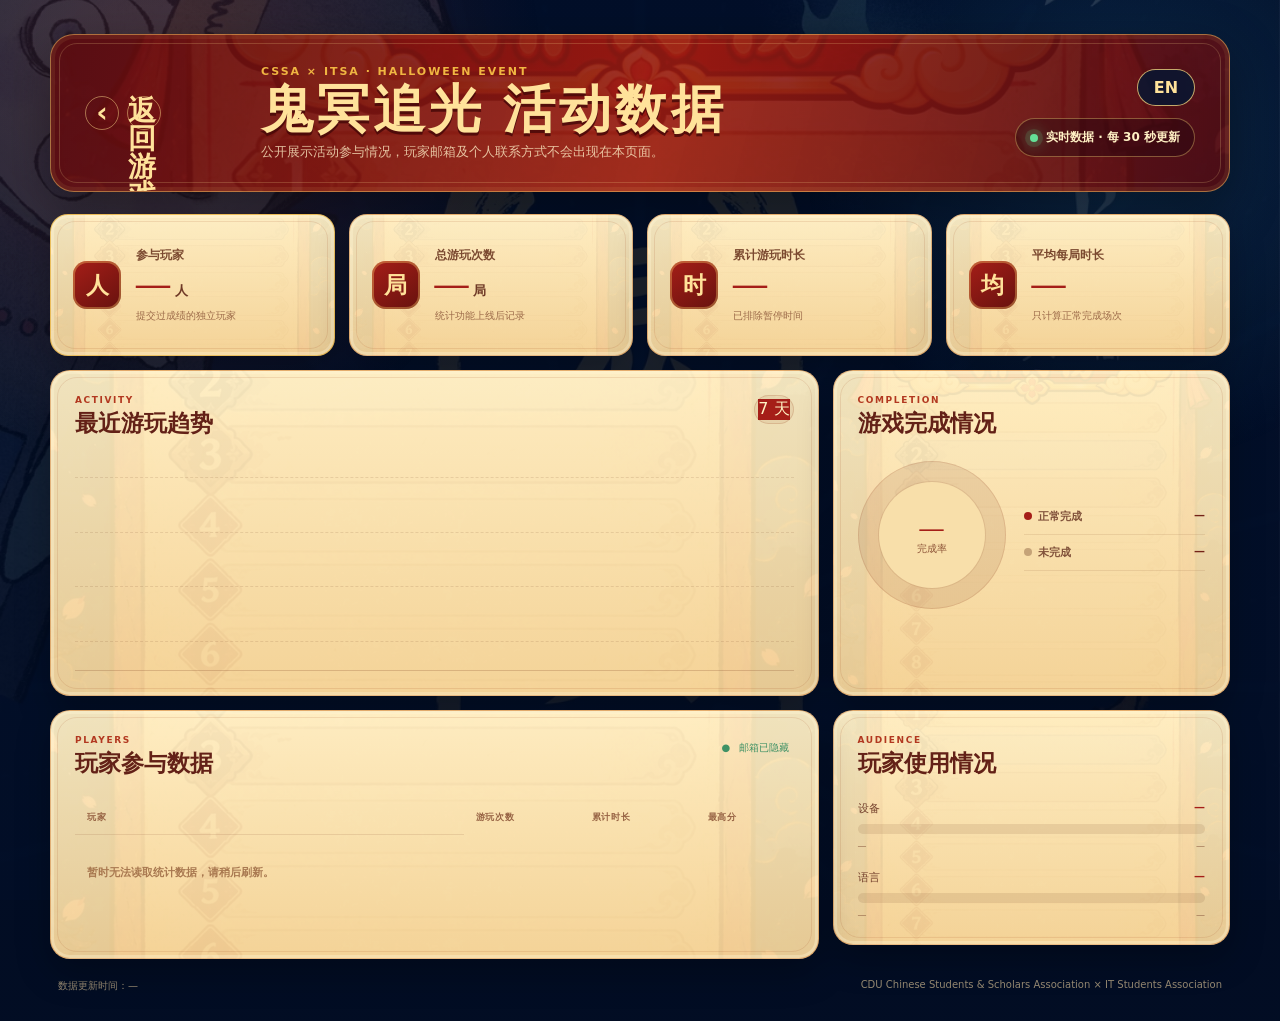
==== stats.html @ c0b15c67 "Add bilingual public game statistics page" ====
<!doctype html>
<html lang="zh-CN">
<head>
  <meta charset="utf-8">
  <meta name="viewport" content="width=device-width, initial-scale=1">
  <title>鬼冥追光 · 活动数据</title>
  <meta name="description" content="鬼冥追光万圣节小游戏公开活动数据">
  <link rel="stylesheet" href="stats.css">
</head>
<body>
  <div class="page-shell">
    <header class="hero">
      <a class="back-link" href="./index.html" aria-label="返回游戏首页" data-i18n-aria="backAria">
        <span aria-hidden="true">‹</span> <span data-i18n="back">返回游戏</span>
      </a>
      <div class="hero-copy">
        <p class="eyebrow">CSSA × ITSA · HALLOWEEN EVENT</p>
        <h1><span data-i18n="gameTitle">鬼冥追光</span> <span data-i18n="pageTitle">活动数据</span></h1>
        <p class="hero-subtitle" data-i18n="subtitle">公开展示活动参与情况，玩家邮箱及个人联系方式不会出现在本页面。</p>
      </div>
      <div class="hero-actions">
        <button class="language-toggle" id="language-toggle" type="button" aria-label="Switch to English">EN</button>
        <div class="live-pill"><i aria-hidden="true"></i> <span data-i18n="live">实时数据 · 每 30 秒更新</span></div>
      </div>
    </header>

    <main>
      <section class="metric-grid" aria-label="主要数据">
        <article class="metric-card featured">
          <div class="metric-icon" aria-hidden="true">人</div>
          <div>
            <p data-i18n="players">参与玩家</p>
            <strong id="player-count">—</strong><span data-i18n="peopleUnit"> 人</span>
            <small data-i18n="playersNote">提交过成绩的独立玩家</small>
          </div>
        </article>
        <article class="metric-card">
          <div class="metric-icon" aria-hidden="true">局</div>
          <div>
            <p data-i18n="plays">总游玩次数</p>
            <strong id="total-plays">—</strong><span data-i18n="playsUnit"> 局</span>
            <small data-i18n="trackedNote">统计功能上线后记录</small>
          </div>
        </article>
        <article class="metric-card">
          <div class="metric-icon" aria-hidden="true">时</div>
          <div>
            <p data-i18n="totalTime">累计游玩时长</p>
            <strong id="total-time">—</strong>
            <small data-i18n="timeNote">已排除暂停时间</small>
          </div>
        </article>
        <article class="metric-card">
          <div class="metric-icon" aria-hidden="true">均</div>
          <div>
            <p data-i18n="averageTime">平均每局时长</p>
            <strong id="average-time">—</strong>
            <small data-i18n="averageNote">只计算正常完成场次</small>
          </div>
        </article>
      </section>

      <section class="dashboard-grid">
        <article class="panel trend-panel">
          <div class="panel-heading">
            <div>
              <p class="section-kicker">ACTIVITY</p>
              <h2 data-i18n="trend">最近游玩趋势</h2>
            </div>
            <div class="range-tabs" aria-label="统计范围">
              <span class="active" data-i18n="sevenDays">7 天</span>
            </div>
          </div>
          <div class="chart" id="trend-chart" role="img" aria-label="最近七天游玩次数柱状图">
            <div class="chart-lines" aria-hidden="true"><i></i><i></i><i></i><i></i></div>
          </div>
        </article>

        <article class="panel completion-panel">
          <div class="panel-heading">
            <div>
              <p class="section-kicker">COMPLETION</p>
              <h2 data-i18n="completion">游戏完成情况</h2>
            </div>
          </div>
          <div class="donut-wrap">
            <div class="donut" id="completion-donut" role="img"><span><strong id="completion-rate">—</strong><span data-i18n="completionRate">完成率</span></span></div>
            <dl class="legend">
              <div><dt><i class="complete"></i><span data-i18n="completed">正常完成</span></dt><dd id="completed-plays">—</dd></div>
              <div><dt><i class="unfinished"></i><span data-i18n="unfinished">未完成</span></dt><dd id="unfinished-plays">—</dd></div>
            </dl>
          </div>
        </article>

        <article class="panel split-panel">
          <div class="panel-heading">
            <div>
              <p class="section-kicker">AUDIENCE</p>
              <h2 data-i18n="audience">玩家使用情况</h2>
            </div>
          </div>
          <div class="split-block">
            <div class="split-title"><span data-i18n="device">设备</span><b id="device-main">—</b></div>
            <div class="progress"><i id="device-progress" style="width:0%"></i></div>
            <div class="split-labels"><span id="desktop-label">—</span><span id="mobile-label">—</span></div>
          </div>
          <div class="split-block">
            <div class="split-title"><span data-i18n="language">语言</span><b id="language-main">—</b></div>
            <div class="progress amber"><i id="language-progress" style="width:0%"></i></div>
            <div class="split-labels"><span id="english-label">—</span><span id="chinese-label">—</span></div>
          </div>
        </article>

        <article class="panel leaderboard-panel">
          <div class="panel-heading">
            <div>
              <p class="section-kicker">PLAYERS</p>
              <h2 data-i18n="playerData">玩家参与数据</h2>
            </div>
            <p class="privacy-note"><span aria-hidden="true">●</span> <span data-i18n="emailHidden">邮箱已隐藏</span></p>
          </div>
          <div class="table-wrap">
            <table>
              <thead>
                <tr><th data-i18n="player">玩家</th><th data-i18n="playCount">游玩次数</th><th data-i18n="cumulativeTime">累计时长</th><th data-i18n="highestScore">最高分</th></tr>
              </thead>
              <tbody id="player-rows"><tr><td colspan="4" class="loading" data-i18n="loading">正在读取统计数据…</td></tr></tbody>
            </table>
          </div>
        </article>
      </section>
    </main>

    <footer>
      <span><span data-i18n="updated">数据更新时间：</span><time id="updated-at">—</time></span>
      <span>CDU Chinese Students &amp; Scholars Association × IT Students Association</span>
    </footer>
  </div>
  <script src="stats.js" defer></script>
</body>
</html>
---- stats.css ----
:root {
  color-scheme: dark;
  --night: #031633;
  --night-soft: #082858;
  --paper: #f8dfaa;
  --paper-light: #fff2c8;
  --ink: #4f2016;
  --red: #a51e18;
  --red-dark: #67120e;
  --gold: #f0b642;
  --gold-light: #ffe29a;
  --muted: #a87850;
}

* { box-sizing: border-box; }

html { min-width: 320px; background: #020b1d; }

body {
  min-height: 100vh;
  margin: 0;
  color: var(--paper-light);
  font-family: "Microsoft YaHei", "PingFang SC", system-ui, sans-serif;
  background:
    linear-gradient(rgba(2, 13, 36, .86), rgba(2, 13, 36, .94)),
    url("assets/itsa/cover.webp") center 24% / cover fixed;
}

body::before {
  content: "";
  position: fixed;
  inset: 0;
  pointer-events: none;
  background:
    radial-gradient(circle at 12% 8%, rgba(245, 86, 51, .18), transparent 28%),
    radial-gradient(circle at 88% 16%, rgba(68, 176, 231, .15), transparent 24%);
}

button, a { font: inherit; }

.page-shell {
  position: relative;
  width: min(1180px, calc(100% - 40px));
  margin: 0 auto;
  padding: 34px 0 28px;
}

.hero {
  position: relative;
  display: grid;
  grid-template-columns: 150px 1fr auto;
  align-items: center;
  gap: 26px;
  min-height: 158px;
  margin-bottom: 22px;
  padding: 28px 34px;
  overflow: hidden;
  border: 1px solid rgba(255, 208, 105, .5);
  border-radius: 24px;
  background:
    linear-gradient(105deg, rgba(93, 12, 15, .94), rgba(151, 27, 19, .9) 52%, rgba(78, 12, 19, .94)),
    url("assets/itsa/leaderboard.webp") center 23% / cover;
  box-shadow: 0 18px 50px rgba(0, 0, 0, .36), inset 0 0 0 4px rgba(255, 211, 113, .08);
}

.hero::after {
  content: "";
  position: absolute;
  inset: 8px;
  border: 1px solid rgba(255, 224, 145, .2);
  border-radius: 18px;
  pointer-events: none;
}

.hero-actions {
  position: relative;
  z-index: 2;
  display: flex;
  flex-direction: column;
  align-items: flex-end;
  gap: 12px;
}

.language-toggle {
  min-width: 58px;
  padding: 8px 14px;
  color: var(--gold-light);
  font-weight: 800;
  border: 1px solid rgba(255, 220, 130, .75);
  border-radius: 999px;
  background: rgba(3, 22, 51, .82);
  cursor: pointer;
  transition: transform .18s ease, background .18s ease;
}

.language-toggle:hover { transform: translateY(-1px); background: rgba(8, 40, 88, .95); }
.language-toggle:focus-visible { outline: 3px solid #fff0a9; outline-offset: 3px; }

.loading { padding: 30px 12px !important; text-align: center !important; color: var(--muted); }

.back-link {
  position: relative;
  z-index: 1;
  display: inline-flex;
  align-items: center;
  gap: 8px;
  color: var(--gold-light);
  font-weight: 800;
  text-decoration: none;
}

.back-link span {
  display: grid;
  width: 34px;
  height: 34px;
  place-items: center;
  border: 1px solid rgba(255, 221, 141, .48);
  border-radius: 50%;
  font-size: 28px;
  line-height: 1;
}

.hero-copy { position: relative; z-index: 1; }
.eyebrow, .section-kicker { margin: 0; color: var(--gold); font-size: 11px; font-weight: 900; letter-spacing: .18em; }
.hero h1 { margin: 6px 0 7px; font-family: "STKaiti", "KaiTi", serif; font-size: clamp(30px, 4.7vw, 52px); line-height: 1; letter-spacing: .08em; }
.hero h1 span { color: var(--gold-light); text-shadow: 0 3px 0 rgba(67, 7, 8, .8); }
.hero-subtitle { margin: 0; color: rgba(255, 239, 198, .78); font-size: 13px; }

.live-pill {
  position: relative;
  z-index: 1;
  display: flex;
  align-items: center;
  gap: 8px;
  padding: 10px 14px;
  border: 1px solid rgba(255, 214, 120, .38);
  border-radius: 999px;
  color: #fff1c4;
  background: rgba(28, 4, 14, .38);
  font-size: 12px;
  font-weight: 700;
  white-space: nowrap;
}

.live-pill i { width: 8px; height: 8px; border-radius: 50%; background: #65e097; box-shadow: 0 0 0 5px rgba(101, 224, 151, .14), 0 0 16px #65e097; }

.metric-grid { display: grid; grid-template-columns: repeat(4, 1fr); gap: 14px; margin-bottom: 14px; }

.metric-card, .panel {
  border: 1px solid rgba(209, 126, 58, .46);
  color: var(--ink);
  background:
    linear-gradient(rgba(255, 239, 196, .94), rgba(244, 211, 151, .94)),
    url("assets/itsa/leaderboard.webp") center / cover;
  box-shadow: 0 14px 34px rgba(0, 0, 0, .25), inset 0 0 0 3px rgba(255, 246, 213, .34);
}

.metric-card {
  position: relative;
  display: flex;
  min-height: 142px;
  align-items: center;
  gap: 15px;
  padding: 22px;
  overflow: hidden;
  border-radius: 18px;
}

.metric-card::after, .panel::after {
  content: "";
  position: absolute;
  inset: 6px;
  border: 1px solid rgba(156, 65, 30, .13);
  border-radius: inherit;
  pointer-events: none;
}

.metric-card.featured { border-color: rgba(234, 181, 69, .78); }
.metric-icon { display: grid; flex: 0 0 48px; height: 48px; place-items: center; border-radius: 14px; color: var(--gold-light); background: linear-gradient(145deg, var(--red), var(--red-dark)); box-shadow: inset 0 0 0 2px rgba(255, 215, 108, .34); font-family: "STKaiti", "KaiTi", serif; font-size: 23px; font-weight: 900; }
.metric-card p { margin: 0 0 3px; color: #7b4930; font-size: 12px; font-weight: 800; }
.metric-card strong { color: var(--red); font-family: Georgia, serif; font-size: 34px; line-height: 1; }
.metric-card span { color: #6f3926; font-size: 13px; font-weight: 800; }
.metric-card small { display: block; margin-top: 8px; color: #9c6a49; font-size: 10px; }

.dashboard-grid { display: grid; grid-template-columns: 1.45fr .75fr; gap: 14px; }
.panel { position: relative; min-width: 0; padding: 24px; border-radius: 20px; }
.panel-heading { position: relative; z-index: 1; display: flex; align-items: flex-start; justify-content: space-between; gap: 20px; margin-bottom: 22px; }
.panel h2 { margin: 3px 0 0; color: #632117; font-family: "STKaiti", "KaiTi", serif; font-size: 23px; }
.section-kicker { color: #b23820; font-size: 9px; }

.range-tabs { display: flex; gap: 4px; padding: 3px; border: 1px solid rgba(151, 62, 26, .18); border-radius: 999px; background: rgba(143, 68, 30, .08); }
.range-tabs button { padding: 6px 12px; border: 0; border-radius: 999px; color: #9b6243; background: transparent; font-size: 11px; font-weight: 800; cursor: pointer; }
.range-tabs .active { color: #fff2c3; background: var(--red); }

.chart { position: relative; display: flex; height: 210px; align-items: flex-end; justify-content: space-around; gap: 8px; padding: 16px 10px 28px; border-bottom: 1px solid rgba(120, 56, 31, .22); }
.chart-lines { position: absolute; inset: 16px 0 28px; display: flex; flex-direction: column; justify-content: space-between; }
.chart-lines i { border-top: 1px dashed rgba(117, 64, 41, .14); }
.bar { position: relative; z-index: 1; width: 8%; height: var(--value); min-height: 8px; border-radius: 7px 7px 2px 2px; background: linear-gradient(#e1542f, #a51e18); box-shadow: 0 5px 12px rgba(144, 35, 20, .18); }
.bar.today { background: linear-gradient(#ffd66f, #db8f21); }
.bar span { position: absolute; top: calc(100% + 10px); left: 50%; color: #8f5a3f; font-size: 9px; white-space: nowrap; transform: translateX(-50%); }
.bar b { position: absolute; bottom: calc(100% + 5px); left: 50%; color: #8b281b; font-family: Georgia, serif; font-size: 11px; transform: translateX(-50%); }

.donut-wrap { position: relative; z-index: 1; display: grid; grid-template-columns: 148px 1fr; align-items: center; gap: 18px; }
.donut { position: relative; display: grid; width: 148px; height: 148px; place-items: center; border-radius: 50%; background: conic-gradient(var(--red) 0 var(--completion, 0%), rgba(138, 76, 44, .14) var(--completion, 0%)); box-shadow: inset 0 0 0 1px rgba(139, 49, 23, .14); }
.donut::before { content: ""; position: absolute; width: 106px; height: 106px; border-radius: 50%; background: #f8dfaa; box-shadow: 0 0 0 1px rgba(132, 64, 32, .12); }
.donut span { position: relative; z-index: 1; color: #8b5135; text-align: center; font-size: 10px; }
.donut strong { display: block; color: var(--red); font-family: Georgia, serif; font-size: 24px; }
.legend { margin: 0; }
.legend div { display: flex; justify-content: space-between; gap: 12px; padding: 10px 0; border-bottom: 1px solid rgba(123, 65, 37, .12); }
.legend dt, .legend dd { margin: 0; font-size: 11px; font-weight: 800; }
.legend dt { color: #80513a; }
.legend dd { color: #742317; }
.legend i { display: inline-block; width: 8px; height: 8px; margin-right: 6px; border-radius: 50%; }
.legend .complete { background: var(--red); }
.legend .unfinished { background: #c5a378; }

.split-panel { grid-column: 2; }
.split-block { position: relative; z-index: 1; margin-top: 19px; }
.split-title, .split-labels { display: flex; justify-content: space-between; gap: 12px; }
.split-title { margin-bottom: 8px; color: #74402c; font-size: 11px; }
.split-title b { color: var(--red); }
.split-labels { margin-top: 7px; color: #9a6b4d; font-size: 9px; }
.progress { height: 10px; overflow: hidden; border-radius: 999px; background: rgba(120, 70, 40, .13); }
.progress i { display: block; height: 100%; border-radius: inherit; background: linear-gradient(90deg, #982017, #df4b2d); }
.progress.amber i { background: linear-gradient(90deg, #b76a17, #f0b642); }

.leaderboard-panel { grid-column: 1; grid-row: 2 / span 2; }
.privacy-note { margin: 6px 0 0; color: #8d6047; font-size: 10px; }
.privacy-note span { margin-right: 5px; color: #3e9165; }
.table-wrap { position: relative; z-index: 1; overflow-x: auto; }
table { width: 100%; border-collapse: collapse; min-width: 540px; }
th { padding: 10px 12px; color: #976344; font-size: 9px; text-align: left; text-transform: uppercase; letter-spacing: .08em; }
td { padding: 12px; border-top: 1px solid rgba(116, 58, 33, .13); color: #71412d; font-size: 11px; font-weight: 700; }
td:first-child { display: flex; align-items: center; gap: 10px; }
td:last-child strong { color: var(--red); font-family: Georgia, serif; font-size: 14px; }
.rank { display: grid; flex: 0 0 28px; height: 28px; place-items: center; border-radius: 8px; color: #fff0c0; background: #9f3322; font-family: Georgia, serif; }
.rank.gold { background: linear-gradient(145deg, #e8b447, #9b5a18); }
.rank.silver { background: linear-gradient(145deg, #98a0ad, #525b70); }
.rank.bronze { background: linear-gradient(145deg, #c47b52, #793723); }

footer { display: flex; justify-content: space-between; gap: 18px; padding: 20px 8px 0; color: rgba(255, 226, 170, .58); font-size: 10px; }

@media (max-width: 900px) {
  .hero { grid-template-columns: 1fr auto; }
  .back-link { grid-column: 1 / -1; }
  .metric-grid { grid-template-columns: repeat(2, 1fr); }
  .dashboard-grid { grid-template-columns: 1fr; }
  .trend-panel, .completion-panel, .split-panel, .leaderboard-panel { grid-column: auto; grid-row: auto; }
}

@media (max-width: 560px) {
  .page-shell { width: min(100% - 20px, 520px); padding-top: 10px; }
  .hero { display: flex; min-height: 0; align-items: flex-start; flex-direction: column; gap: 17px; padding: 22px; border-radius: 18px; }
  .hero h1 { font-size: 34px; }
  .hero-actions { width: 100%; align-items: flex-start; }
  .metric-grid { grid-template-columns: 1fr; }
  .metric-card { min-height: 116px; padding: 18px; }
  .dashboard-grid { gap: 12px; }
  .panel { padding: 20px 16px; }
  .donut-wrap { grid-template-columns: 120px 1fr; }
  .donut { width: 120px; height: 120px; }
  .donut::before { width: 84px; height: 84px; }
  .chart { height: 190px; gap: 5px; }
  .bar { width: 9%; }
  footer { flex-direction: column; line-height: 1.6; }
}
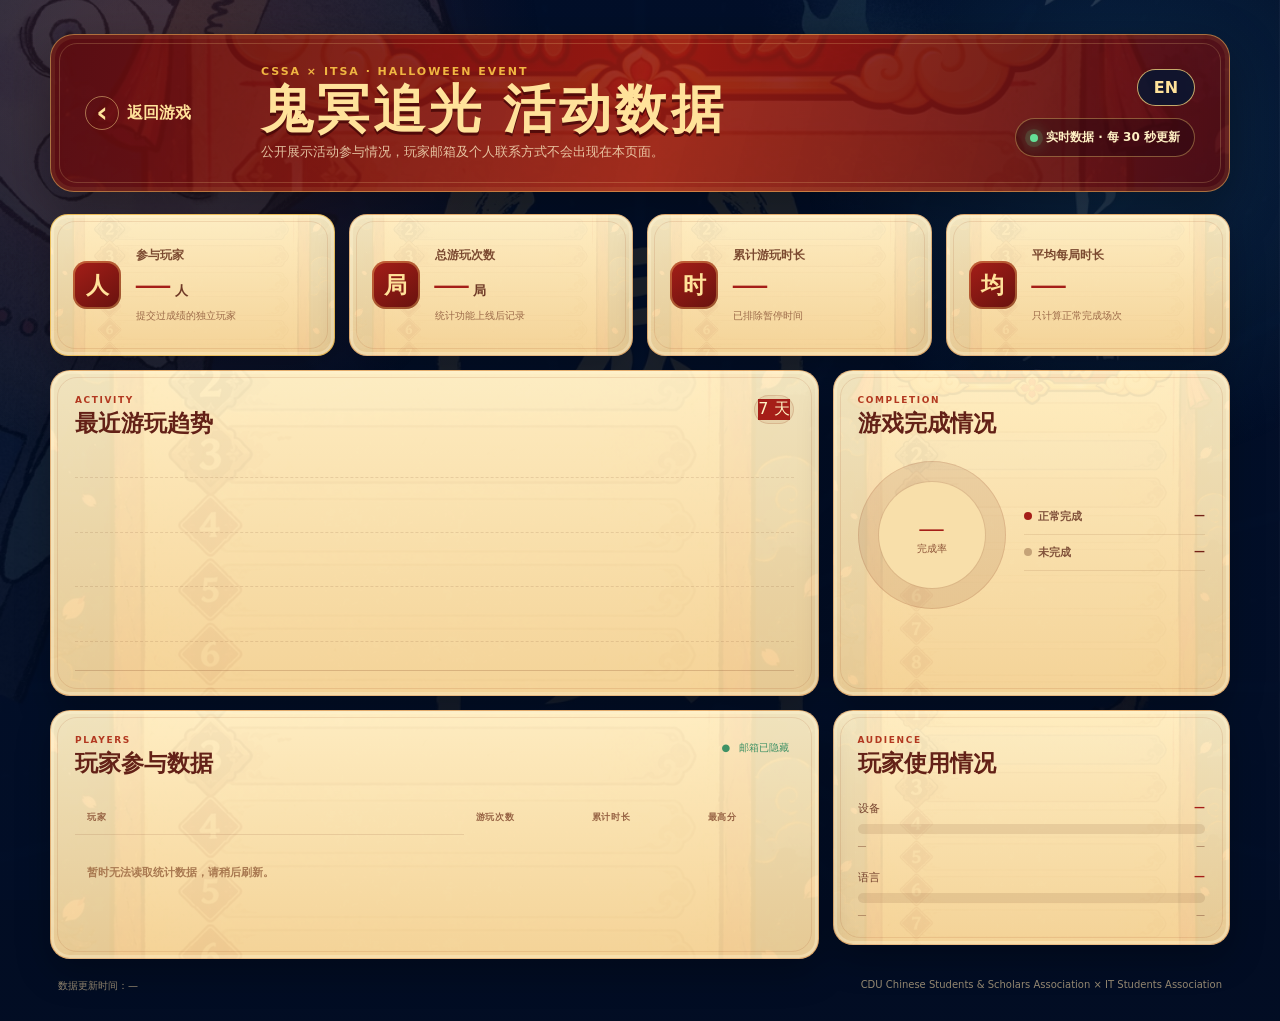
==== commit 1dabe4df: "Polish English statistics page labels" ====
--- a/stats.html
+++ b/stats.html
@@ -27,7 +27,7 @@
     <main>
       <section class="metric-grid" aria-label="主要数据">
         <article class="metric-card featured">
-          <div class="metric-icon" aria-hidden="true">人</div>
+          <div class="metric-icon" aria-hidden="true" data-i18n="playersIcon">人</div>
           <div>
             <p data-i18n="players">参与玩家</p>
             <strong id="player-count">—</strong><span data-i18n="peopleUnit"> 人</span>
@@ -35,7 +35,7 @@
           </div>
         </article>
         <article class="metric-card">
-          <div class="metric-icon" aria-hidden="true">局</div>
+          <div class="metric-icon" aria-hidden="true" data-i18n="playsIcon">局</div>
           <div>
             <p data-i18n="plays">总游玩次数</p>
             <strong id="total-plays">—</strong><span data-i18n="playsUnit"> 局</span>
@@ -43,7 +43,7 @@
           </div>
         </article>
         <article class="metric-card">
-          <div class="metric-icon" aria-hidden="true">时</div>
+          <div class="metric-icon" aria-hidden="true" data-i18n="timeIcon">时</div>
           <div>
             <p data-i18n="totalTime">累计游玩时长</p>
             <strong id="total-time">—</strong>
@@ -51,7 +51,7 @@
           </div>
         </article>
         <article class="metric-card">
-          <div class="metric-icon" aria-hidden="true">均</div>
+          <div class="metric-icon" aria-hidden="true" data-i18n="averageIcon">均</div>
           <div>
             <p data-i18n="averageTime">平均每局时长</p>
             <strong id="average-time">—</strong>
--- a/stats.css
+++ b/stats.css
@@ -107,17 +107,26 @@
   color: var(--gold-light);
   font-weight: 800;
   text-decoration: none;
-}
-
-.back-link span {
+  white-space: nowrap;
+  min-width: max-content;
+}
+
+.back-link > span:first-child {
   display: grid;
   width: 34px;
   height: 34px;
+  flex: 0 0 34px;
   place-items: center;
   border: 1px solid rgba(255, 221, 141, .48);
   border-radius: 50%;
   font-size: 28px;
   line-height: 1;
+}
+
+.back-link > span:last-child {
+  display: inline;
+  width: auto;
+  height: auto;
 }
 
 .hero-copy { position: relative; z-index: 1; }
@@ -177,6 +186,10 @@
 
 .metric-card.featured { border-color: rgba(234, 181, 69, .78); }
 .metric-icon { display: grid; flex: 0 0 48px; height: 48px; place-items: center; border-radius: 14px; color: var(--gold-light); background: linear-gradient(145deg, var(--red), var(--red-dark)); box-shadow: inset 0 0 0 2px rgba(255, 215, 108, .34); font-family: "STKaiti", "KaiTi", serif; font-size: 23px; font-weight: 900; }
+html[lang="en"] .hero { grid-template-columns: 190px minmax(0, 1fr) auto; }
+html[lang="en"] .back-link > span:last-child { white-space: nowrap; }
+html[lang="en"] .metric-icon { font-family: Georgia, serif; font-size: 20px; letter-spacing: 0; }
+html[lang="en"] .metric-icon[data-i18n="averageIcon"] { font-size: 12px; }
 .metric-card p { margin: 0 0 3px; color: #7b4930; font-size: 12px; font-weight: 800; }
 .metric-card strong { color: var(--red); font-family: Georgia, serif; font-size: 34px; line-height: 1; }
 .metric-card span { color: #6f3926; font-size: 13px; font-weight: 800; }
@@ -242,6 +255,7 @@
 
 @media (max-width: 900px) {
   .hero { grid-template-columns: 1fr auto; }
+  html[lang="en"] .hero { grid-template-columns: 1fr auto; }
   .back-link { grid-column: 1 / -1; }
   .metric-grid { grid-template-columns: repeat(2, 1fr); }
   .dashboard-grid { grid-template-columns: 1fr; }
